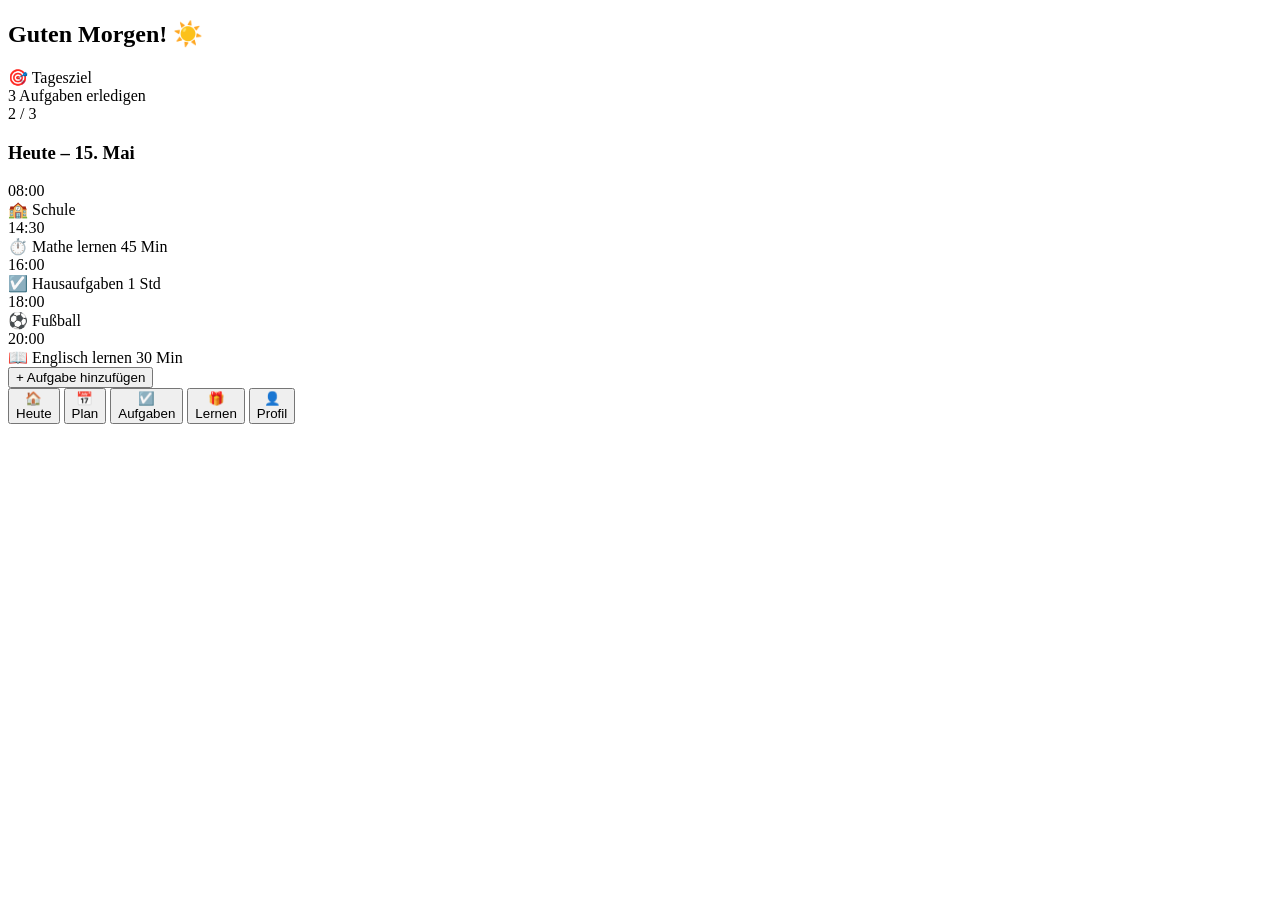
==== index.html @ 7c00e984 "Add initial index.html structure for StudyPlan AI" ====
<!DOCTYPE html>
<html lang="de">
<head>
    <meta charset="UTF-8">
    <meta name="viewport" content="width=device-width, initial-scale=1.0">
    <title>StudyPlan AI</title>
    <link rel="stylesheet" href="style.css">
</head>
<body>

    <!-- Smartphone Container -->
    <div class="app-container">
        
        <!-- Header -->
        <header class="app-header">
            <h2>Guten Morgen! ☀️</h2>
            <div class="target-card">
                <div class="target-title">🎯 Tagesziel</div>
                <div class="target-sub">3 Aufgaben erledigen</div>
                <div class="progress-bar">
                    <div class="progress-fill" style="width: 66%;"></div>
                </div>
                <span class="target-status">2 / 3</span>
            </div>
        </header>

        <!-- Main Content: Heute Übersicht -->
        <main class="content">
            <h3>Heute – 15. Mai</h3>

            <div class="timeline">
                <div class="timeline-item">
                    <span class="time">08:00</span>
                    <div class="event-card">🏫 Schule</div>
                </div>
                <div class="timeline-item">
                    <span class="time">14:30</span>
                    <div class="event-card">⏱️ Mathe lernen <span class="duration">45 Min</span></div>
                </div>
                <div class="timeline-item">
                    <span class="time">16:00</span>
                    <div class="event-card">☑️ Hausaufgaben <span class="duration">1 Std</span></div>
                </div>
                <div class="timeline-item">
                    <span class="time">18:00</span>
                    <div class="event-card">⚽ Fußball</div>
                </div>
                <div class="timeline-item">
                    <span class="time">20:00</span>
                    <div class="event-card">📖 Englisch lernen <span class="duration">30 Min</span></div>
                </div>
            </div>

            <button class="add-button">+ Aufgabe hinzufügen</button>
        </main>

        <!-- Navigation unten -->
        <nav class="bottom-nav">
            <button class="nav-item active">🏠<br>Heute</button>
            <button class="nav-item">📅<br>Plan</button>
            <button class="nav-item">☑️<br>Aufgaben</button>
            <button class="nav-item">🎁<br>Lernen</button>
            <button class="nav-item">👤<br>Profil</button>
        </nav>

    </div>

</body>
</html>
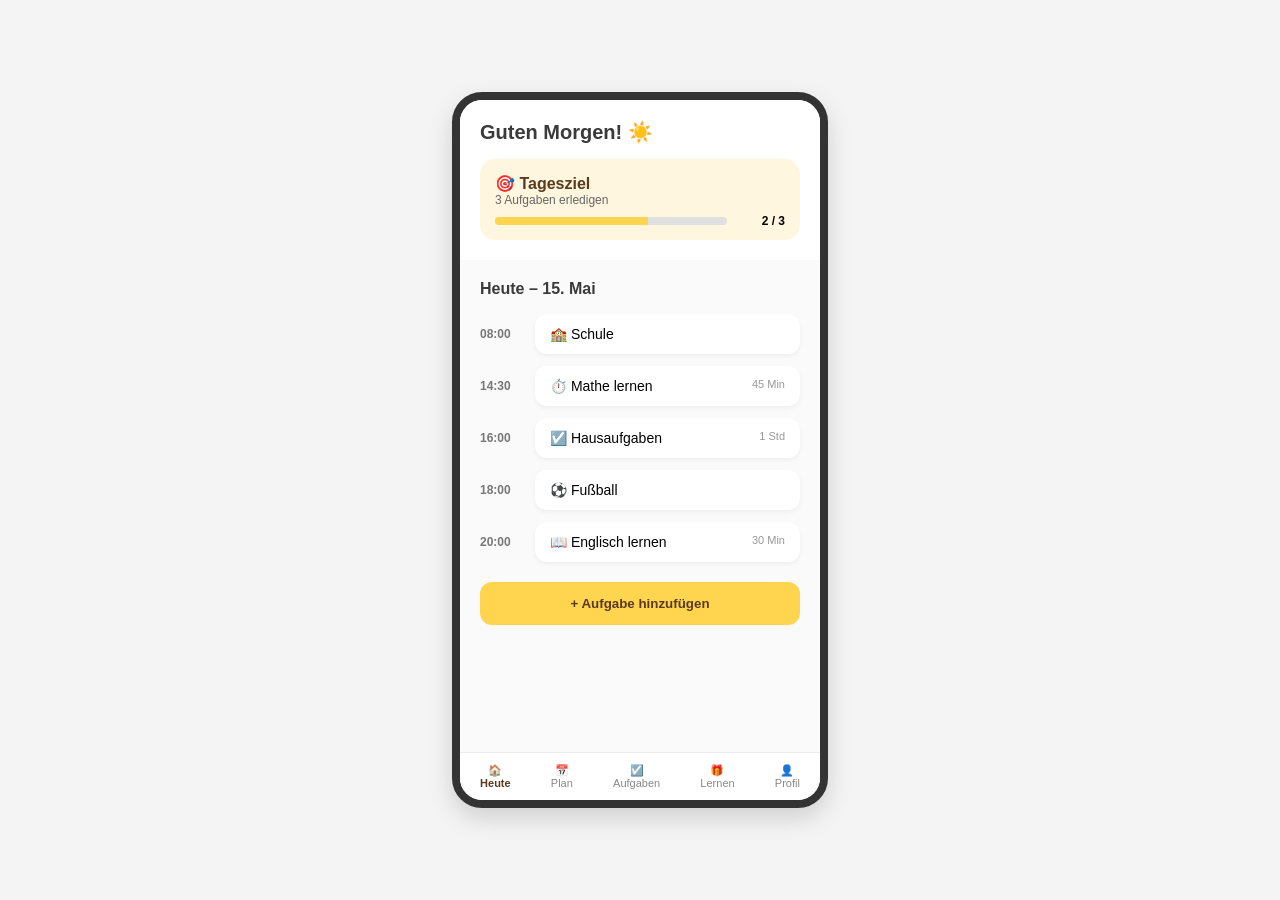
==== commit b9fbe072: "Fix stylesheet link path in index.html" ====
--- a/index.html
+++ b/index.html
@@ -4,7 +4,7 @@
     <meta charset="UTF-8">
     <meta name="viewport" content="width=device-width, initial-scale=1.0">
     <title>StudyPlan AI</title>
-    <link rel="stylesheet" href="style.css">
+  <link rel="stylesheet" href="./style.css">
 </head>
 <body>
 
--- a/style.css
+++ b/style.css
@@ -0,0 +1,169 @@
+/* Grundlegende Farben aus deiner Farbpalette */
+:root {
+    --primary: #FFD54F;
+    --primary-light: #FFE9A8;
+    --accent: #5B3A1E;
+    --bg-light: #FFF6E0;
+    --card-bg: #FFFFFF;
+    --text-dark: #3A3A3A;
+}
+
+body {
+    font-family: Arial, sans-serif;
+    background-color: #f4f4f4;
+    display: flex;
+    justify-content: center;
+    align-items: center;
+    min-height: 100vh;
+    margin: 0;
+}
+
+/* Smartphone Rahmen */
+.app-container {
+    width: 360px;
+    height: 700px;
+    background-color: #FAFAFA;
+    border-radius: 30px;
+    box-shadow: 0 10px 25px rgba(0,0,0,0.15);
+    display: flex;
+    flex-direction: column;
+    overflow: hidden;
+    border: 8px solid #333;
+    position: relative;
+}
+
+/* Header */
+.app-header {
+    padding: 20px;
+    background-color: #FFF;
+}
+
+.app-header h2 {
+    margin: 0 0 15px 0;
+    font-size: 20px;
+    color: var(--text-dark);
+}
+
+/* Tagesziel Karte */
+.target-card {
+    background-color: var(--bg-light);
+    border-radius: 15px;
+    padding: 15px;
+    position: relative;
+}
+
+.target-title {
+    font-weight: bold;
+    color: var(--accent);
+}
+
+.target-sub {
+    font-size: 12px;
+    color: #666;
+    margin-bottom: 10px;
+}
+
+.progress-bar {
+    height: 8px;
+    background-color: #E0E0E0;
+    border-radius: 4px;
+    overflow: hidden;
+    width: 80%;
+}
+
+.progress-fill {
+    height: 100%;
+    background-color: var(--primary);
+}
+
+.target-status {
+    position: absolute;
+    right: 15px;
+    bottom: 12px;
+    font-weight: bold;
+    font-size: 12px;
+}
+
+/* Hauptbereich */
+.content {
+    flex: 1;
+    padding: 20px;
+    overflow-y: auto;
+}
+
+.content h3 {
+    margin-top: 0;
+    font-size: 16px;
+    color: var(--text-dark);
+}
+
+/* Zeitleiste */
+.timeline {
+    display: flex;
+    flex-direction: column;
+    gap: 12px;
+}
+
+.timeline-item {
+    display: flex;
+    align-items: center;
+    gap: 15px;
+}
+
+.time {
+    font-size: 12px;
+    font-weight: bold;
+    color: #777;
+    width: 40px;
+}
+
+.event-card {
+    flex: 1;
+    background-color: var(--card-bg);
+    padding: 12px 15px;
+    border-radius: 12px;
+    box-shadow: 0 2px 5px rgba(0,0,0,0.05);
+    display: flex;
+    justify-content: space-between;
+    font-size: 14px;
+}
+
+.duration {
+    font-size: 11px;
+    color: #999;
+}
+
+/* Button */
+.add-button {
+    width: 100%;
+    margin-top: 20px;
+    padding: 14px;
+    background-color: var(--primary);
+    border: none;
+    border-radius: 12px;
+    font-weight: bold;
+    color: var(--accent);
+    cursor: pointer;
+}
+
+/* Navigation unten */
+.bottom-nav {
+    display: flex;
+    justify-content: space-around;
+    background-color: #FFF;
+    padding: 10px 0;
+    border-top: 1px solid #EEE;
+}
+
+.nav-item {
+    background: none;
+    border: none;
+    font-size: 11px;
+    color: #888;
+    cursor: pointer;
+}
+
+.nav-item.active {
+    color: var(--accent);
+    font-weight: bold;
+}
